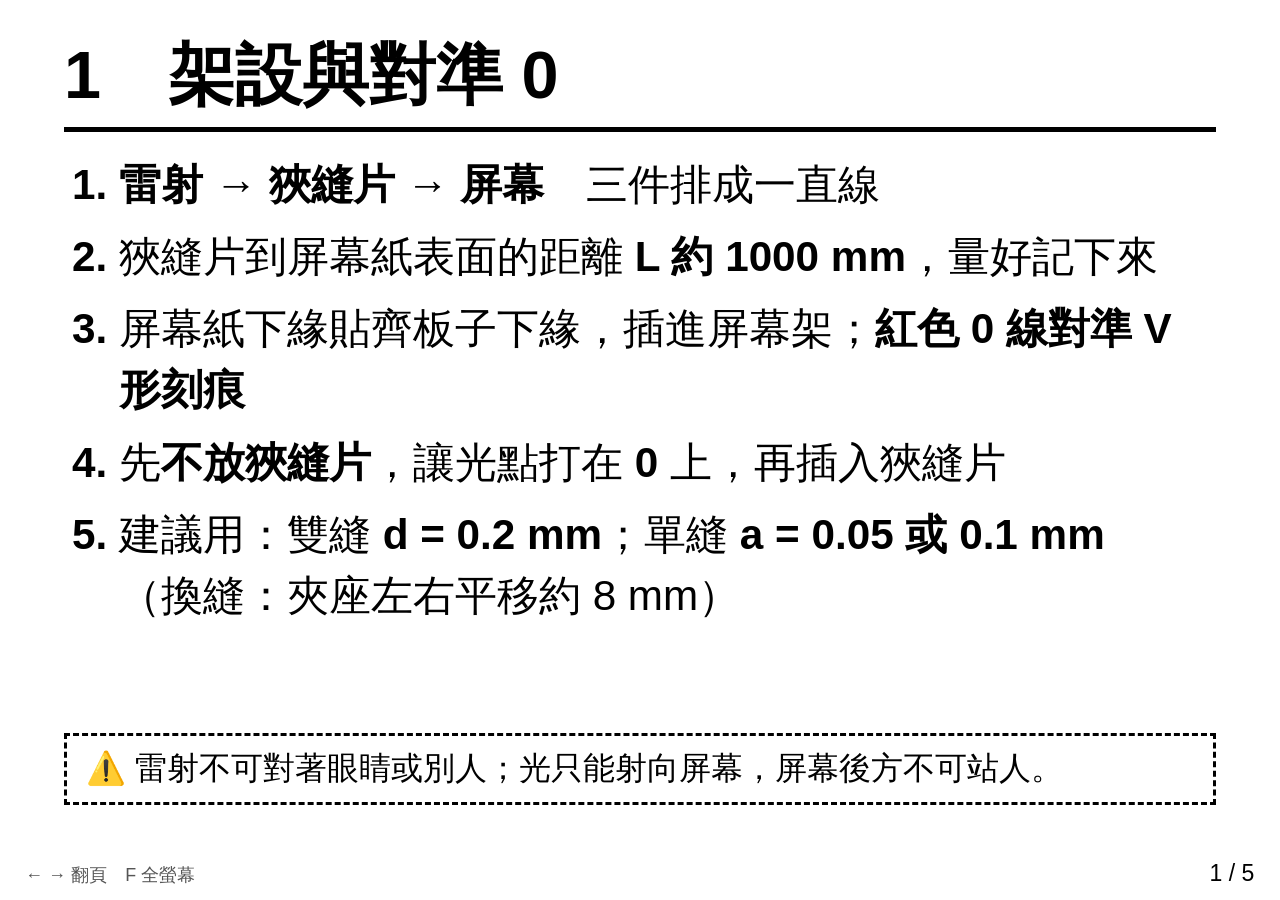
==== slides.html @ b5ff3dbb "新增給學生看的網頁簡報 slides.html（未加入口）" ====
<!doctype html>
<html lang="zh-Hant">
<head>
<meta charset="utf-8">
<meta name="viewport" content="width=device-width, initial-scale=1">
<title>狹縫干涉繞射實驗｜實驗步驟</title>
<style>
  html, body { margin: 0; height: 100%; background: #fff; color: #000; }
  body { font-family: "Noto Sans CJK TC", "Microsoft JhengHei", "PingFang TC", sans-serif; overflow: hidden; }
  .slide { display: none; box-sizing: border-box; width: 100vw; height: 100vh; padding: 4vh 5vw 7vh; flex-direction: column; }
  .slide.on { display: flex; }
  h1 { font-size: clamp(28px, 5.2vw, 9vh); margin: 0 0 2.5vh; padding-bottom: 1.2vh; border-bottom: 0.6vh solid #000; line-height: 1.2; }
  ol, ul { margin: 0; padding-left: 1.3em; font-size: clamp(20px, 3.3vw, 5.6vh); line-height: 1.45; }
  li { margin-bottom: 1.2vh; }
  li::marker { font-weight: 700; }
  b { font-weight: 900; }
  .key { border: 0.35vh solid #000; padding: 0.1em 0.35em; border-radius: 0.3em; }
  .note { margin-top: auto; font-size: clamp(16px, 2.5vw, 4.2vh); border: 0.4vh dashed #000; padding: 1.2vh 1.5vw; }
  .qr-wrap { flex: 1; display: flex; align-items: center; justify-content: center; gap: 4vw; }
  #qr svg { width: min(62vh, 45vw); height: auto; display: block; }
  .qr-text { font-size: clamp(20px, 3.3vw, 5.6vh); line-height: 1.5; max-width: 40vw; }
  .qr-url { font-size: clamp(12px, 1.6vw, 2.8vh); word-break: break-all; margin-top: 2vh; }
  .pageno { position: fixed; right: 2vw; bottom: 1.5vh; font-size: clamp(14px, 1.8vw, 3vh); }
  .help { position: fixed; left: 2vw; bottom: 1.5vh; font-size: clamp(12px, 1.4vw, 2.4vh); color: #555; }
  @media print {
    @page { size: A4 landscape; margin: 0; }
    body { overflow: visible; }
    .slide { display: flex !important; width: 297mm; height: 210mm; page-break-after: always; break-after: page; padding: 12mm 15mm 16mm; }
    h1 { font-size: 30pt; border-bottom-width: 1.5mm; }
    ol, ul, .qr-text { font-size: 20pt; }
    .note { font-size: 15pt; }
    #qr svg { width: 120mm; }
    .qr-url { font-size: 9pt; }
    .pageno, .help { display: none; }
  }
</style>
</head>
<body>

<section class="slide">
  <h1>1　架設與對準 0</h1>
  <ol>
    <li><b>雷射 → 狹縫片 → 屏幕</b>　三件排成一直線</li>
    <li>狹縫片到屏幕紙表面的距離 <b>L 約 1000 mm</b>，量好記下來</li>
    <li>屏幕紙下緣貼齊板子下緣，插進屏幕架；<b>紅色 0 線對準 V 形刻痕</b></li>
    <li>先<b>不放狹縫片</b>，讓光點打在 <b>0</b> 上，再插入狹縫片</li>
    <li>建議用：雙縫 <b>d = 0.2 mm</b>；單縫 <b>a = 0.05 或 0.1 mm</b>　（換縫：夾座左右平移約 8 mm）</li>
  </ol>
  <p class="note">⚠️ 雷射不可對著眼睛或別人；光只能射向屏幕，屏幕後方不可站人。</p>
</section>

<section class="slide">
  <h1>2　雙狹縫怎麼量</h1>
  <ol>
    <li>中央亮紋對準 <b>0</b></li>
    <li>用鉛筆點出 <b>第 0 條到第 n 條</b>亮紋（一般 <b>n = 10</b>）</li>
    <li>看不清楚時，數到看得清楚的最後一條，<b>n 照實際填</b></li>
    <li>量 <b>第 0 條到第 n 條的總長</b>（mm），<b>只量一次</b></li>
    <li>記下 <b>d、L、n、總長</b>；<b>紅光、綠光都要做</b></li>
  </ol>
</section>

<section class="slide">
  <h1>3　單狹縫怎麼量</h1>
  <ol>
    <li>中央亮紋對準 <b>0</b></li>
    <li>在中央亮紋<b>兩側的第 1 條暗紋</b>各點一個記號</li>
    <li>量兩個記號之間的距離，就是 <b>W</b>（mm），<b>只量一次</b></li>
    <li>記下 <b>a、L、W</b>；<b>紅光、綠光都要做</b></li>
  </ol>
</section>

<section class="slide">
  <h1>4　先寫紙本，再輸入網頁</h1>
  <ol>
    <li>數據先寫在<b>分組紀錄表</b></li>
    <li>自己算出 <b>λ = ＿＿ mm = ＿＿ nm</b></li>
    <li>掃下一頁的 QR code，打開<b>實驗紀錄網頁</b></li>
    <li>照紀錄表一欄一欄輸入 → 按<span class="key">核對</span> → 按<span class="key">儲存這筆紀錄</span></li>
  </ol>
  <p class="note">屏幕紙量完不要丟，和紀錄表一起交回。</p>
</section>

<section class="slide">
  <h1>5　掃描開啟實驗紀錄網頁</h1>
  <div class="qr-wrap">
    <div id="qr" aria-label="實驗紀錄網頁的 QR code"></div>
    <div class="qr-text">
      用手機相機掃描<br>
      每組紅光、綠光<br>各記一筆
      <div class="qr-url" id="qrUrl"></div>
    </div>
  </div>
</section>

<div class="pageno" id="pageno"></div>
<div class="help" id="help">← → 翻頁　F 全螢幕</div>

<script src="js/qrcode.js"></script>
<script src="js/settings.js"></script>
<script>
(function () {
  'use strict';
  // QR code：預設連到學生頁；若簡報網址帶老師設定（#c=…），就連到那位老師的學生連結
  var base = new URL('index.html', location.href).href.split('#')[0];
  var target = base;
  var S = window.SlitSettings;
  var token = S ? S.tokenFromHash(location.hash) : '';
  if (token && S.decodeToken(token).ok) target = base + '#c=' + token;
  try {
    var qr = qrcode(0, 'M');
    qr.addData(target);
    qr.make();
    document.getElementById('qr').innerHTML = qr.createSvgTag(8, 4);
  } catch (e) {
    try { var q2 = qrcode(0, 'L'); q2.addData(target); q2.make(); document.getElementById('qr').innerHTML = q2.createSvgTag(8, 4); }
    catch (e2) { document.getElementById('qr').textContent = 'QR code 產生失敗，請改用網址。'; }
  }
  document.getElementById('qrUrl').textContent = token ? '' : target;

  var slides = Array.prototype.slice.call(document.querySelectorAll('.slide'));
  var i = 0;
  function show(n) {
    i = Math.max(0, Math.min(slides.length - 1, n));
    slides.forEach(function (s, k) { s.classList.toggle('on', k === i); });
    document.getElementById('pageno').textContent = (i + 1) + ' / ' + slides.length;
  }
  document.addEventListener('keydown', function (e) {
    if (['ArrowRight', 'ArrowDown', 'PageDown', ' ', 'Enter'].indexOf(e.key) >= 0) { show(i + 1); e.preventDefault(); }
    else if (['ArrowLeft', 'ArrowUp', 'PageUp', 'Backspace'].indexOf(e.key) >= 0) { show(i - 1); e.preventDefault(); }
    else if (e.key === 'Home') show(0);
    else if (e.key === 'End') show(slides.length - 1);
    else if (e.key === 'f' || e.key === 'F') {
      if (!document.fullscreenElement) document.documentElement.requestFullscreen && document.documentElement.requestFullscreen();
      else document.exitFullscreen && document.exitFullscreen();
    }
  });
  // 點畫面右半邊下一頁、左半邊上一頁（簡報筆或觸控也能用）
  document.addEventListener('click', function (e) {
    if (e.clientX > window.innerWidth / 2) show(i + 1); else show(i - 1);
  });
  show(0);
})();
</script>
</body>
</html>
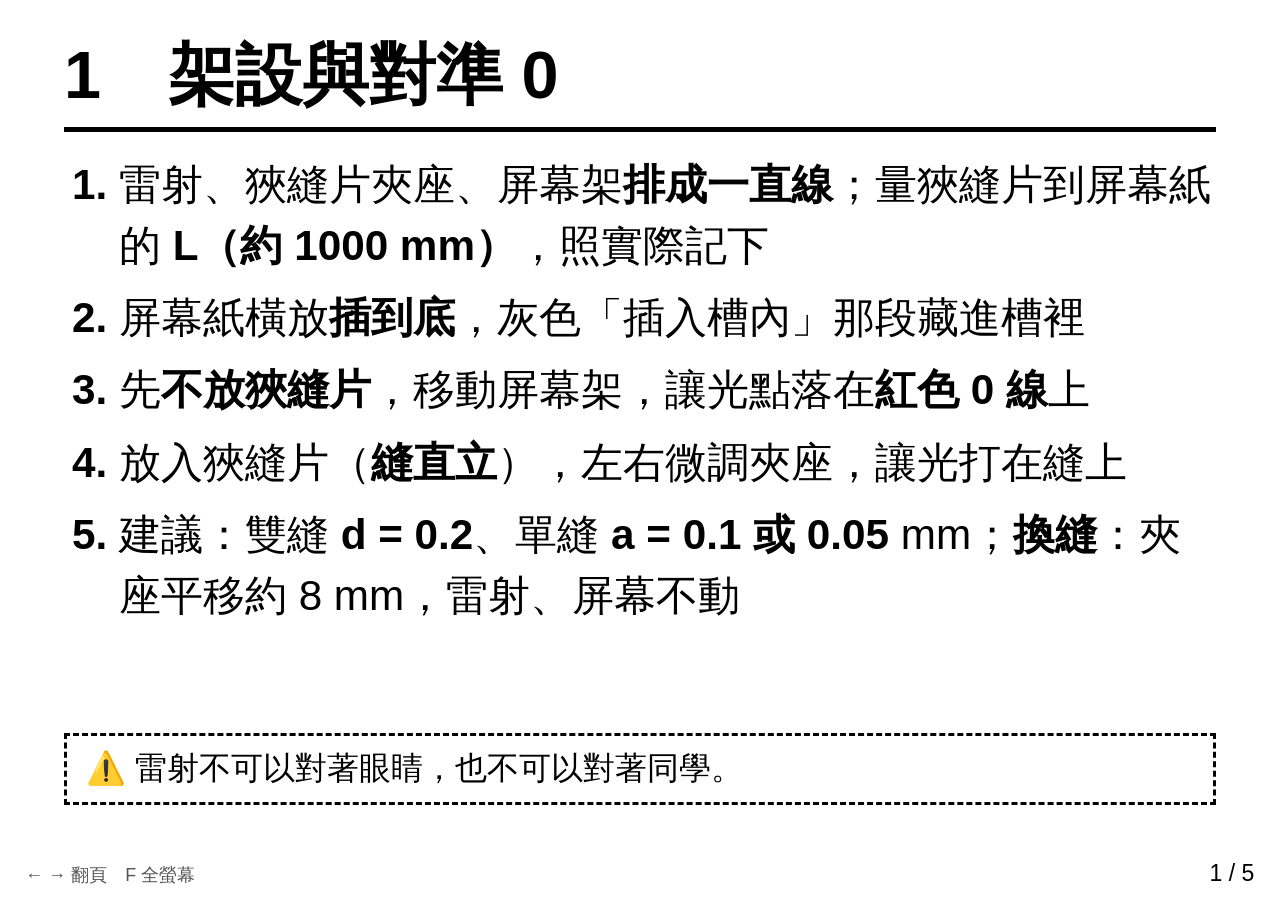
==== commit a3a57890: "簡報第1頁改用教具老師的架設內容" ====
--- a/slides.html
+++ b/slides.html
@@ -40,13 +40,13 @@
 <section class="slide">
   <h1>1　架設與對準 0</h1>
   <ol>
-    <li><b>雷射 → 狹縫片 → 屏幕</b>　三件排成一直線</li>
-    <li>狹縫片到屏幕紙表面的距離 <b>L 約 1000 mm</b>，量好記下來</li>
-    <li>屏幕紙下緣貼齊板子下緣，插進屏幕架；<b>紅色 0 線對準 V 形刻痕</b></li>
-    <li>先<b>不放狹縫片</b>，讓光點打在 <b>0</b> 上，再插入狹縫片</li>
-    <li>建議用：雙縫 <b>d = 0.2 mm</b>；單縫 <b>a = 0.05 或 0.1 mm</b>　（換縫：夾座左右平移約 8 mm）</li>
+    <li>雷射、狹縫片夾座、屏幕架<b>排成一直線</b>；量狹縫片到屏幕紙的 <b>L（約 1000 mm）</b>，照實際記下</li>
+    <li>屏幕紙橫放<b>插到底</b>，灰色「插入槽內」那段藏進槽裡</li>
+    <li>先<b>不放狹縫片</b>，移動屏幕架，讓光點落在<b>紅色 0 線</b>上</li>
+    <li>放入狹縫片（<b>縫直立</b>），左右微調夾座，讓光打在縫上</li>
+    <li>建議：雙縫 <b>d = 0.2</b>、單縫 <b>a = 0.1 或 0.05</b> mm；<b>換縫</b>：夾座平移約 8 mm，雷射、屏幕不動</li>
   </ol>
-  <p class="note">⚠️ 雷射不可對著眼睛或別人；光只能射向屏幕，屏幕後方不可站人。</p>
+  <p class="note">⚠️ 雷射不可以對著眼睛，也不可以對著同學。</p>
 </section>
 
 <section class="slide">
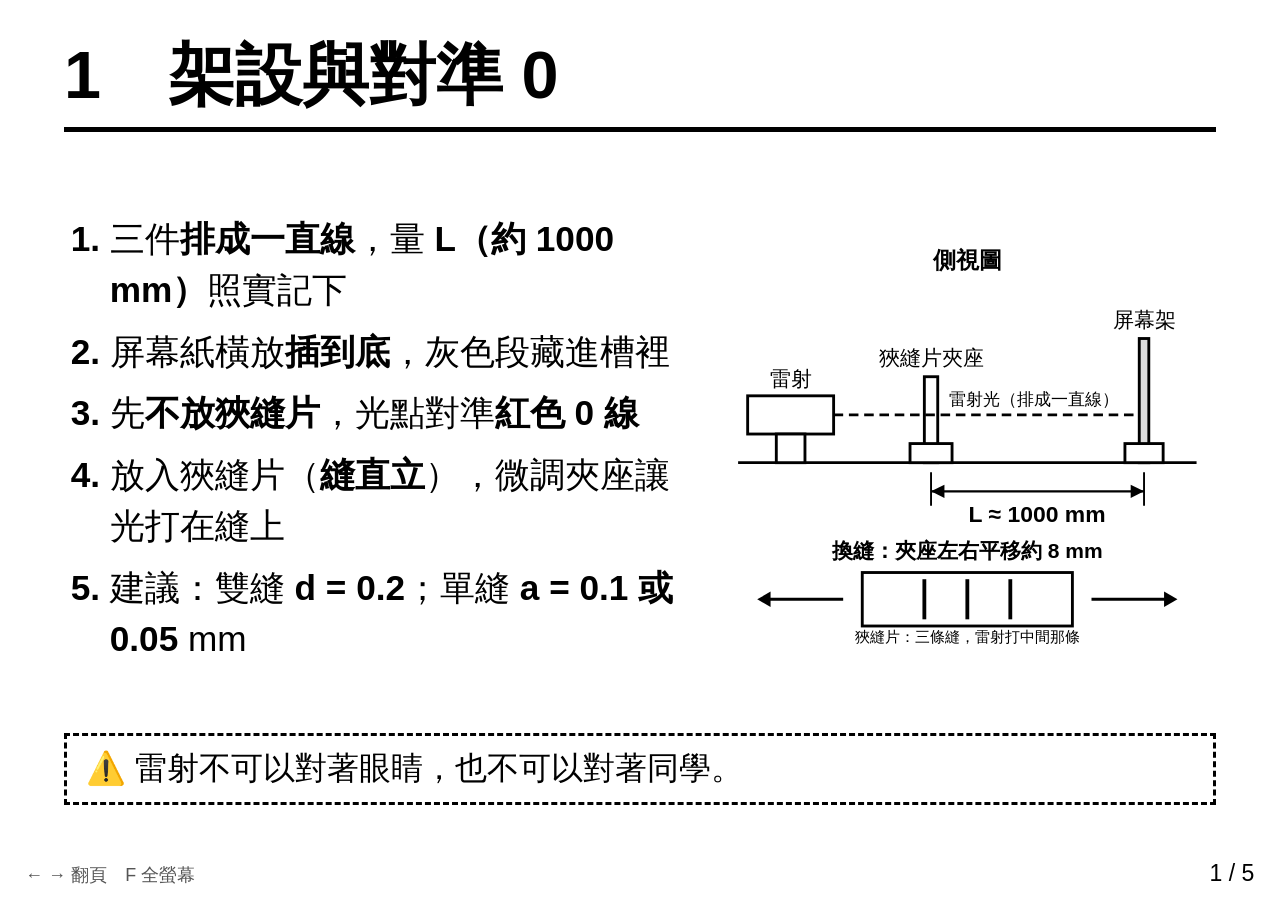
==== commit 919e484e: "簡報加示意圖；QR code 自動使用教師頁存的設定" ====
--- a/slides.html
+++ b/slides.html
@@ -15,6 +15,12 @@
   li::marker { font-weight: 700; }
   b { font-weight: 900; }
   .key { border: 0.35vh solid #000; padding: 0.1em 0.35em; border-radius: 0.3em; }
+  .row { flex: 1; display: flex; gap: 3vw; align-items: center; min-height: 0; }
+  .row > ol { flex: 1.15; }
+  .row > .fig { flex: 1; display: flex; align-items: center; justify-content: center; min-height: 0; height: 100%; }
+  .fig svg { width: 100%; max-height: 62vh; height: auto; }
+  .row ol { font-size: clamp(18px, 2.75vw, 4.8vh); }
+  .src { font-size: clamp(12px, 1.5vw, 2.6vh); margin-top: 1.5vh; }
   .note { margin-top: auto; font-size: clamp(16px, 2.5vw, 4.2vh); border: 0.4vh dashed #000; padding: 1.2vh 1.5vw; }
   .qr-wrap { flex: 1; display: flex; align-items: center; justify-content: center; gap: 4vw; }
   #qr svg { width: min(62vh, 45vw); height: auto; display: block; }
@@ -29,6 +35,8 @@
     h1 { font-size: 30pt; border-bottom-width: 1.5mm; }
     ol, ul, .qr-text { font-size: 20pt; }
     .note { font-size: 15pt; }
+    .row ol { font-size: 17pt; }
+    .fig svg { max-height: 130mm; }
     #qr svg { width: 120mm; }
     .qr-url { font-size: 9pt; }
     .pageno, .help { display: none; }
@@ -39,45 +47,116 @@
 
 <section class="slide">
   <h1>1　架設與對準 0</h1>
-  <ol>
-    <li>雷射、狹縫片夾座、屏幕架<b>排成一直線</b>；量狹縫片到屏幕紙的 <b>L（約 1000 mm）</b>，照實際記下</li>
-    <li>屏幕紙橫放<b>插到底</b>，灰色「插入槽內」那段藏進槽裡</li>
-    <li>先<b>不放狹縫片</b>，移動屏幕架，讓光點落在<b>紅色 0 線</b>上</li>
-    <li>放入狹縫片（<b>縫直立</b>），左右微調夾座，讓光打在縫上</li>
-    <li>建議：雙縫 <b>d = 0.2</b>、單縫 <b>a = 0.1 或 0.05</b> mm；<b>換縫</b>：夾座平移約 8 mm，雷射、屏幕不動</li>
-  </ol>
+  <div class="row"><ol>
+    <li>三件<b>排成一直線</b>，量 <b>L（約 1000 mm）</b>照實記下</li>
+    <li>屏幕紙橫放<b>插到底</b>，灰色段藏進槽裡</li>
+    <li>先<b>不放狹縫片</b>，光點對準<b>紅色 0 線</b></li>
+    <li>放入狹縫片（<b>縫直立</b>），微調夾座讓光打在縫上</li>
+    <li>建議：雙縫 <b>d = 0.2</b>；單縫 <b>a = 0.1 或 0.05</b> mm</li>
+  </ol><div class="fig"><svg viewBox="0 0 520 420" font-family="Noto Sans CJK TC, Microsoft JhengHei, sans-serif" aria-label="架設示意圖">
+  <text x="260" y="26" font-size="24" font-weight="700" text-anchor="middle">側視圖</text>
+  <line x1="20" y1="230" x2="500" y2="230" stroke="#000" stroke-width="3"/>
+  <rect x="30" y="160" width="90" height="40" fill="#fff" stroke="#000" stroke-width="3"/>
+  <rect x="60" y="200" width="30" height="30" fill="#fff" stroke="#000" stroke-width="3"/>
+  <text x="75" y="150" font-size="22" text-anchor="middle">雷射</text>
+  <rect x="215" y="140" width="14" height="90" fill="#fff" stroke="#000" stroke-width="3"/>
+  <rect x="200" y="210" width="44" height="20" fill="#fff" stroke="#000" stroke-width="3"/>
+  <text x="222" y="128" font-size="22" text-anchor="middle">狹縫片夾座</text>
+  <rect x="440" y="100" width="10" height="130" fill="#ddd" stroke="#000" stroke-width="3"/>
+  <rect x="425" y="210" width="40" height="20" fill="#fff" stroke="#000" stroke-width="3"/>
+  <text x="445" y="88" font-size="22" text-anchor="middle">屏幕架</text>
+  <line x1="120" y1="180" x2="440" y2="180" stroke="#000" stroke-width="3" stroke-dasharray="10 6"/>
+  <text x="330" y="170" font-size="18" text-anchor="middle">雷射光（排成一直線）</text>
+  <line x1="222" y1="260" x2="445" y2="260" stroke="#000" stroke-width="2.5"/>
+  <polygon points="222,260 236,253 236,267"/><polygon points="445,260 431,253 431,267"/>
+  <line x1="222" y1="240" x2="222" y2="275" stroke="#000" stroke-width="2"/>
+  <line x1="445" y1="240" x2="445" y2="275" stroke="#000" stroke-width="2"/>
+  <text x="333" y="292" font-size="24" font-weight="700" text-anchor="middle">L ≈ 1000 mm</text>
+  <text x="260" y="330" font-size="22" font-weight="700" text-anchor="middle">換縫：夾座左右平移約 8 mm</text>
+  <rect x="150" y="345" width="220" height="56" fill="#fff" stroke="#000" stroke-width="3"/>
+  <line x1="215" y1="352" x2="215" y2="394" stroke="#000" stroke-width="4"/>
+  <line x1="260" y1="352" x2="260" y2="394" stroke="#000" stroke-width="4"/>
+  <line x1="305" y1="352" x2="305" y2="394" stroke="#000" stroke-width="4"/>
+  <text x="260" y="418" font-size="16" text-anchor="middle">狹縫片：三條縫，雷射打中間那條</text>
+  <line x1="390" y1="373" x2="470" y2="373" stroke="#000" stroke-width="3"/><polygon points="480,373 466,365 466,381"/>
+  <line x1="130" y1="373" x2="50" y2="373" stroke="#000" stroke-width="3"/><polygon points="40,373 54,365 54,381"/>
+</svg></div></div>
   <p class="note">⚠️ 雷射不可以對著眼睛，也不可以對著同學。</p>
 </section>
 
 <section class="slide">
   <h1>2　雙狹縫怎麼量</h1>
-  <ol>
+  <div class="row"><ol>
     <li>中央亮紋對準 <b>0</b></li>
     <li>用鉛筆點出 <b>第 0 條到第 n 條</b>亮紋（一般 <b>n = 10</b>）</li>
     <li>看不清楚時，數到看得清楚的最後一條，<b>n 照實際填</b></li>
     <li>量 <b>第 0 條到第 n 條的總長</b>（mm），<b>只量一次</b></li>
     <li>記下 <b>d、L、n、總長</b>；<b>紅光、綠光都要做</b></li>
-  </ol>
+  </ol><div class="fig"><svg viewBox="0 0 520 360" font-family="Noto Sans CJK TC, Microsoft JhengHei, sans-serif" aria-label="雙狹縫量法示意圖">
+  <text x="260" y="30" font-size="24" font-weight="700" text-anchor="middle">屏幕上的亮紋（黑色＝亮紋）</text>
+  <rect x="10" y="100" width="500" height="150" fill="#fff" stroke="#000" stroke-width="2"/>
+  <rect x="32.0" y="120" width="16" height="110" fill="#000"/><rect x="76.0" y="120" width="16" height="110" fill="#000"/><rect x="120.0" y="120" width="16" height="110" fill="#000"/><rect x="164.0" y="120" width="16" height="110" fill="#000"/><rect x="208.0" y="120" width="16" height="110" fill="#000"/><rect x="252.0" y="120" width="16" height="110" fill="#000"/><rect x="296.0" y="120" width="16" height="110" fill="#000"/><rect x="340.0" y="120" width="16" height="110" fill="#000"/><rect x="384.0" y="120" width="16" height="110" fill="#000"/><rect x="428.0" y="120" width="16" height="110" fill="#000"/><rect x="472.0" y="120" width="16" height="110" fill="#000"/>
+  <line x1="40" y1="70" x2="40" y2="260" stroke="#000" stroke-width="3" stroke-dasharray="6 4"/>
+  <text x="40" y="62" font-size="20" font-weight="700" text-anchor="middle">0 線</text>
+  <text x="40" y="92" font-size="20" text-anchor="middle">0</text><text x="84" y="92" font-size="20" text-anchor="middle">1</text><text x="128" y="92" font-size="20" text-anchor="middle">2</text><text x="172" y="92" font-size="20" text-anchor="middle">3</text><text x="216" y="92" font-size="20" text-anchor="middle">4</text><text x="260" y="92" font-size="20" text-anchor="middle">5</text><text x="304" y="92" font-size="20" text-anchor="middle">6</text><text x="348" y="92" font-size="20" text-anchor="middle">7</text><text x="392" y="92" font-size="20" text-anchor="middle">8</text><text x="436" y="92" font-size="20" text-anchor="middle">9</text><text x="480" y="92" font-size="20" text-anchor="middle">10</text>
+  <line x1="40" y1="290" x2="480" y2="290" stroke="#000" stroke-width="3"/>
+  <polygon points="40,290 55,282 55,298"/><polygon points="480,290 465,282 465,298"/>
+  <line x1="40" y1="255" x2="40" y2="305" stroke="#000" stroke-width="2"/>
+  <line x1="480" y1="255" x2="480" y2="305" stroke="#000" stroke-width="2"/>
+  <text x="260" y="330" font-size="24" font-weight="700" text-anchor="middle">量第 0 條到第 10 條的總長</text>
+  <text x="260" y="356" font-size="18" text-anchor="middle">（n = 10，共 10 個間距）</text>
+</svg></div></div>
 </section>
 
 <section class="slide">
   <h1>3　單狹縫怎麼量</h1>
-  <ol>
+  <div class="row"><ol>
     <li>中央亮紋對準 <b>0</b></li>
     <li>在中央亮紋<b>兩側的第 1 條暗紋</b>各點一個記號</li>
     <li>量兩個記號之間的距離，就是 <b>W</b>（mm），<b>只量一次</b></li>
     <li>記下 <b>a、L、W</b>；<b>紅光、綠光都要做</b></li>
-  </ol>
+  </ol><div class="fig"><svg viewBox="0 0 520 360" font-family="Noto Sans CJK TC, Microsoft JhengHei, sans-serif" aria-label="單狹縫量法示意圖">
+  <text x="260" y="30" font-size="24" font-weight="700" text-anchor="middle">屏幕上的亮紋（黑色＝亮紋）</text>
+  <rect x="10" y="100" width="500" height="150" fill="#fff" stroke="#000" stroke-width="2"/>
+  <rect x="205" y="120" width="110" height="110" fill="#000"/>
+  <rect x="96" y="140" width="28" height="70" fill="#000"/><rect x="151" y="140" width="28" height="70" fill="#000"/><rect x="341" y="140" width="28" height="70" fill="#000"/><rect x="396" y="140" width="28" height="70" fill="#000"/>
+  <text x="260" y="92" font-size="20" font-weight="700" text-anchor="middle">中央亮紋（對準 0）</text>
+  <line x1="190" y1="105" x2="190" y2="305" stroke="#000" stroke-width="3" stroke-dasharray="6 4"/>
+  <line x1="330" y1="105" x2="330" y2="305" stroke="#000" stroke-width="3" stroke-dasharray="6 4"/>
+  <line x1="190" y1="290" x2="330" y2="290" stroke="#000" stroke-width="3"/>
+  <polygon points="190,290 205,282 205,298"/><polygon points="330,290 315,282 315,298"/>
+  <text x="260" y="280" font-size="26" font-weight="700" text-anchor="middle">W</text>
+  <text x="140" y="275" font-size="17" text-anchor="middle">第 1 條暗紋</text>
+  <text x="380" y="275" font-size="17" text-anchor="middle">第 1 條暗紋</text>
+  <text x="260" y="335" font-size="22" font-weight="700" text-anchor="middle">量兩側第 1 條暗紋之間的距離 W</text>
+</svg></div></div>
 </section>
 
 <section class="slide">
   <h1>4　先寫紙本，再輸入網頁</h1>
-  <ol>
+  <div class="row"><ol>
     <li>數據先寫在<b>分組紀錄表</b></li>
     <li>自己算出 <b>λ = ＿＿ mm = ＿＿ nm</b></li>
     <li>掃下一頁的 QR code，打開<b>實驗紀錄網頁</b></li>
     <li>照紀錄表一欄一欄輸入 → 按<span class="key">核對</span> → 按<span class="key">儲存這筆紀錄</span></li>
-  </ol>
+  </ol><div class="fig"><svg viewBox="0 0 520 380" font-family="Noto Sans CJK TC, Microsoft JhengHei, sans-serif" aria-label="先寫紙本再輸入網頁流程圖">
+  <rect x="30" y="20" width="200" height="150" fill="#fff" stroke="#000" stroke-width="3"/>
+  <text x="130" y="55" font-size="22" font-weight="700" text-anchor="middle">分組紀錄表</text>
+  <line x1="50" y1="80" x2="210" y2="80" stroke="#000" stroke-width="2"/><line x1="50" y1="105" x2="210" y2="105" stroke="#000" stroke-width="2"/><line x1="50" y1="130" x2="210" y2="130" stroke="#000" stroke-width="2"/><line x1="50" y1="155" x2="210" y2="155" stroke="#000" stroke-width="2"/>
+  <line x1="245" y1="95" x2="285" y2="95" stroke="#000" stroke-width="4"/><polygon points="298,95 282,85 282,105"/>
+  <rect x="300" y="45" width="190" height="100" fill="#fff" stroke="#000" stroke-width="3"/>
+  <text x="395" y="85" font-size="22" font-weight="700" text-anchor="middle">自己算 λ</text>
+  <text x="395" y="120" font-size="20" text-anchor="middle">＿ mm ＝ ＿ nm</text>
+  <line x1="395" y1="150" x2="395" y2="195" stroke="#000" stroke-width="4"/><polygon points="395,208 385,192 405,192"/>
+  <rect x="340" y="210" width="110" height="160" rx="16" fill="#fff" stroke="#000" stroke-width="3"/>
+  <text x="395" y="262" font-size="20" font-weight="700" text-anchor="middle">網頁</text>
+  <rect x="355" y="285" width="80" height="30" rx="6" fill="#fff" stroke="#000" stroke-width="2"/>
+  <text x="395" y="307" font-size="17" text-anchor="middle">核對</text>
+  <rect x="355" y="325" width="80" height="30" rx="6" fill="#000"/>
+  <text x="395" y="347" font-size="17" fill="#fff" text-anchor="middle">儲存</text>
+  <text x="170" y="250" font-size="22" text-anchor="middle">紅光、綠光</text>
+  <text x="170" y="282" font-size="22" text-anchor="middle">各一筆</text>
+</svg></div></div>
   <p class="note">屏幕紙量完不要丟，和紀錄表一起交回。</p>
 </section>
 
@@ -89,6 +168,7 @@
       用手機相機掃描<br>
       每組紅光、綠光<br>各記一筆
       <div class="qr-url" id="qrUrl"></div>
+      <div class="src" id="qrSrc"></div>
     </div>
   </div>
 </section>
@@ -103,10 +183,21 @@
   'use strict';
   // QR code：預設連到學生頁；若簡報網址帶老師設定（#c=…），就連到那位老師的學生連結
   var base = new URL('index.html', location.href).href.split('#')[0];
-  var target = base;
+  var target = base, srcText = '連到：學生頁（預設）';
   var S = window.SlitSettings;
   var token = S ? S.tokenFromHash(location.hash) : '';
-  if (token && S.decodeToken(token).ok) target = base + '#c=' + token;
+  if (token && S.decodeToken(token).ok) {
+    target = base + '#c=' + token; srcText = '連到：老師連結的設定';
+  } else if (S) {
+    // 同一台電腦的教師頁按過「產生學生連結」，就用那份設定
+    try {
+      var raw = localStorage.getItem('slitLabLog.teacherConfig.v1');
+      if (raw) {
+        var v = S.buildStudentUrl(JSON.parse(raw), base);
+        if (v.ok) { target = v.url; token = 'saved'; srcText = '連到：' + ((v.settings.teacherName || '').trim() || '教師頁') + ' 存的設定'; }
+      }
+    } catch (e) {}
+  }
   try {
     var qr = qrcode(0, 'M');
     qr.addData(target);
@@ -117,6 +208,7 @@
     catch (e2) { document.getElementById('qr').textContent = 'QR code 產生失敗，請改用網址。'; }
   }
   document.getElementById('qrUrl').textContent = token ? '' : target;
+  document.getElementById('qrSrc').textContent = srcText;
 
   var slides = Array.prototype.slice.call(document.querySelectorAll('.slide'));
   var i = 0;
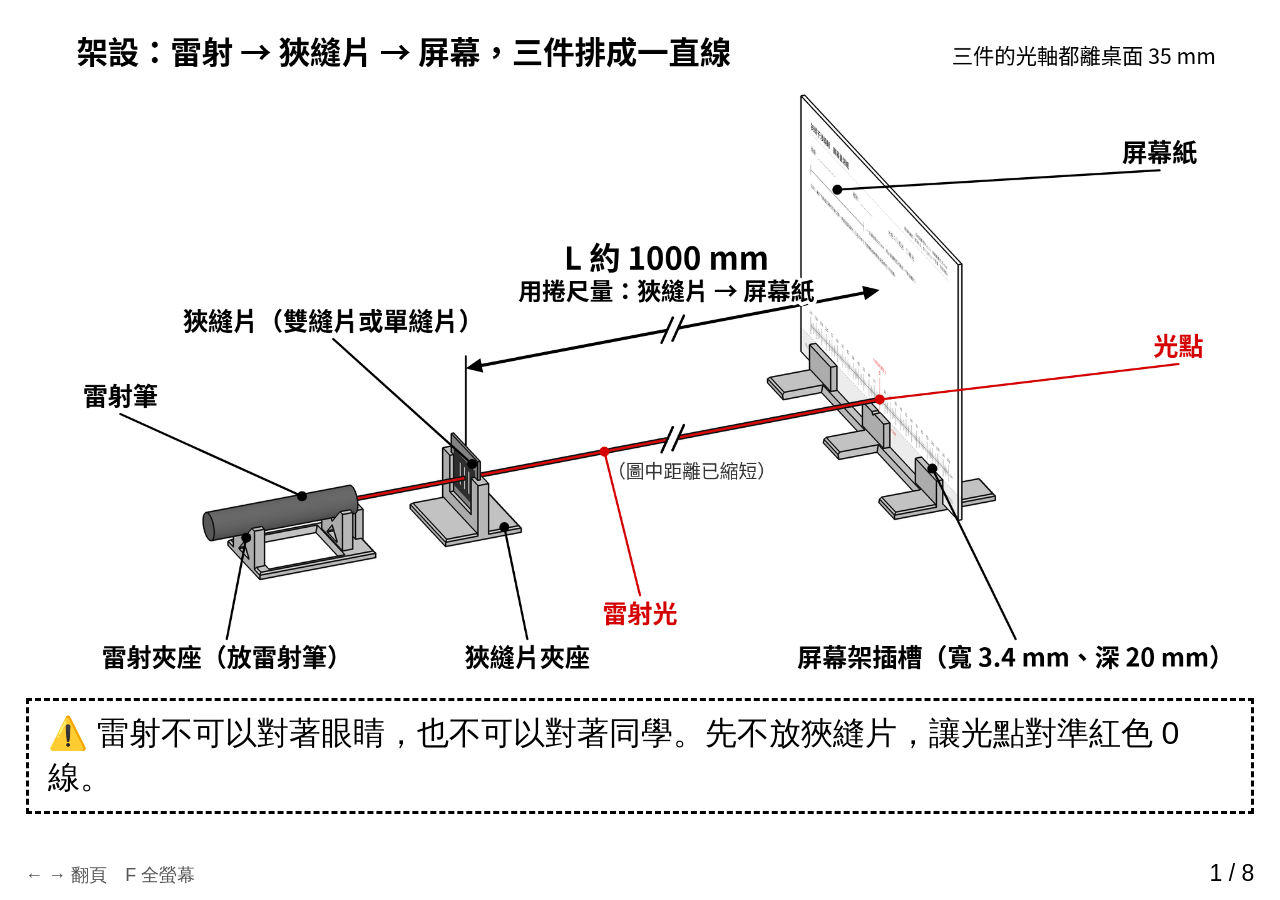
==== commit 3ea539a5: "簡報換上 3D 架設圖與狹縫片照片；教師頁顯示簡報網址與複製" ====
--- a/slides.html
+++ b/slides.html
@@ -21,6 +21,12 @@
   .fig svg { width: 100%; max-height: 62vh; height: auto; }
   .row ol { font-size: clamp(18px, 2.75vw, 4.8vh); }
   .src { font-size: clamp(12px, 1.5vw, 2.6vh); margin-top: 1.5vh; }
+  .imgslide { padding: 1.5vh 2vw 6vh; align-items: center; justify-content: center; }
+  .imgslide img { max-width: 100%; max-height: 100%; min-height: 0; object-fit: contain; flex: 1; }
+  .imgslide .note { margin-top: 1vh; width: 100%; box-sizing: border-box; }
+  .photos { flex: 1; display: flex; gap: 4vw; justify-content: center; align-items: flex-start; min-height: 0; }
+  .photos figure { margin: 0; text-align: center; font-size: clamp(18px, 2.7vw, 4.6vh); line-height: 1.35; }
+  .photos img { height: 44vh; width: auto; border: 0.3vh solid #000; display: block; margin: 0 auto 1.5vh; }
   .note { margin-top: auto; font-size: clamp(16px, 2.5vw, 4.2vh); border: 0.4vh dashed #000; padding: 1.2vh 1.5vw; }
   .qr-wrap { flex: 1; display: flex; align-items: center; justify-content: center; gap: 4vw; }
   #qr svg { width: min(62vh, 45vw); height: auto; display: block; }
@@ -36,6 +42,9 @@
     ol, ul, .qr-text { font-size: 20pt; }
     .note { font-size: 15pt; }
     .row ol { font-size: 17pt; }
+    .imgslide img { max-height: 180mm; }
+    .photos img { height: 95mm; }
+    .photos figure { font-size: 17pt; }
     .fig svg { max-height: 130mm; }
     #qr svg { width: 120mm; }
     .qr-url { font-size: 9pt; }
@@ -45,47 +54,30 @@
 </head>
 <body>
 
-<section class="slide">
-  <h1>1　架設與對準 0</h1>
-  <div class="row"><ol>
-    <li>三件<b>排成一直線</b>，量 <b>L（約 1000 mm）</b>照實記下</li>
-    <li>屏幕紙橫放<b>插到底</b>，灰色段藏進槽裡</li>
-    <li>先<b>不放狹縫片</b>，光點對準<b>紅色 0 線</b></li>
-    <li>放入狹縫片（<b>縫直立</b>），微調夾座讓光打在縫上</li>
-    <li>建議：雙縫 <b>d = 0.2</b>；單縫 <b>a = 0.1 或 0.05</b> mm</li>
-  </ol><div class="fig"><svg viewBox="0 0 520 420" font-family="Noto Sans CJK TC, Microsoft JhengHei, sans-serif" aria-label="架設示意圖">
-  <text x="260" y="26" font-size="24" font-weight="700" text-anchor="middle">側視圖</text>
-  <line x1="20" y1="230" x2="500" y2="230" stroke="#000" stroke-width="3"/>
-  <rect x="30" y="160" width="90" height="40" fill="#fff" stroke="#000" stroke-width="3"/>
-  <rect x="60" y="200" width="30" height="30" fill="#fff" stroke="#000" stroke-width="3"/>
-  <text x="75" y="150" font-size="22" text-anchor="middle">雷射</text>
-  <rect x="215" y="140" width="14" height="90" fill="#fff" stroke="#000" stroke-width="3"/>
-  <rect x="200" y="210" width="44" height="20" fill="#fff" stroke="#000" stroke-width="3"/>
-  <text x="222" y="128" font-size="22" text-anchor="middle">狹縫片夾座</text>
-  <rect x="440" y="100" width="10" height="130" fill="#ddd" stroke="#000" stroke-width="3"/>
-  <rect x="425" y="210" width="40" height="20" fill="#fff" stroke="#000" stroke-width="3"/>
-  <text x="445" y="88" font-size="22" text-anchor="middle">屏幕架</text>
-  <line x1="120" y1="180" x2="440" y2="180" stroke="#000" stroke-width="3" stroke-dasharray="10 6"/>
-  <text x="330" y="170" font-size="18" text-anchor="middle">雷射光（排成一直線）</text>
-  <line x1="222" y1="260" x2="445" y2="260" stroke="#000" stroke-width="2.5"/>
-  <polygon points="222,260 236,253 236,267"/><polygon points="445,260 431,253 431,267"/>
-  <line x1="222" y1="240" x2="222" y2="275" stroke="#000" stroke-width="2"/>
-  <line x1="445" y1="240" x2="445" y2="275" stroke="#000" stroke-width="2"/>
-  <text x="333" y="292" font-size="24" font-weight="700" text-anchor="middle">L ≈ 1000 mm</text>
-  <text x="260" y="330" font-size="22" font-weight="700" text-anchor="middle">換縫：夾座左右平移約 8 mm</text>
-  <rect x="150" y="345" width="220" height="56" fill="#fff" stroke="#000" stroke-width="3"/>
-  <line x1="215" y1="352" x2="215" y2="394" stroke="#000" stroke-width="4"/>
-  <line x1="260" y1="352" x2="260" y2="394" stroke="#000" stroke-width="4"/>
-  <line x1="305" y1="352" x2="305" y2="394" stroke="#000" stroke-width="4"/>
-  <text x="260" y="418" font-size="16" text-anchor="middle">狹縫片：三條縫，雷射打中間那條</text>
-  <line x1="390" y1="373" x2="470" y2="373" stroke="#000" stroke-width="3"/><polygon points="480,373 466,365 466,381"/>
-  <line x1="130" y1="373" x2="50" y2="373" stroke="#000" stroke-width="3"/><polygon points="40,373 54,365 54,381"/>
-</svg></div></div>
-  <p class="note">⚠️ 雷射不可以對著眼睛，也不可以對著同學。</p>
-</section>
-
-<section class="slide">
-  <h1>2　雙狹縫怎麼量</h1>
+<section class="slide imgslide">
+  <img src="img/setup.png" alt="架設：雷射、狹縫片、屏幕三件排成一直線，L 約 1000 mm">
+  <p class="note">⚠️ 雷射不可以對著眼睛，也不可以對著同學。先不放狹縫片，讓光點對準紅色 0 線。</p>
+</section>
+
+<section class="slide imgslide">
+  <img src="img/screen-align.png" alt="屏幕紙插到底，光點落在紅色 0 線上">
+</section>
+
+<section class="slide imgslide">
+  <img src="img/slit-shift.png" alt="換縫：整個狹縫片夾座左右平移約 8 mm">
+</section>
+
+<section class="slide">
+  <h1>建議用哪幾條縫</h1>
+  <div class="photos">
+    <figure><img src="img/slit-double.jpg" alt="雙縫片，印有 0.2、0.3、0.45"><b>雙縫：d = 0.2 mm</b><br>進階：0.3、0.45</figure>
+    <figure><img src="img/slit-single.jpg" alt="單縫片，印有 0.05、0.1、0.2"><b>單縫：a = 0.1 或 0.05 mm</b><br>進階：0.2</figure>
+  </div>
+  <p class="note">先看片子上印的數字，再決定夾座往哪邊平移。</p>
+</section>
+
+<section class="slide">
+  <h1>雙狹縫怎麼量</h1>
   <div class="row"><ol>
     <li>中央亮紋對準 <b>0</b></li>
     <li>用鉛筆點出 <b>第 0 條到第 n 條</b>亮紋（一般 <b>n = 10</b>）</li>
@@ -109,7 +101,7 @@
 </section>
 
 <section class="slide">
-  <h1>3　單狹縫怎麼量</h1>
+  <h1>單狹縫怎麼量</h1>
   <div class="row"><ol>
     <li>中央亮紋對準 <b>0</b></li>
     <li>在中央亮紋<b>兩側的第 1 條暗紋</b>各點一個記號</li>
@@ -133,7 +125,7 @@
 </section>
 
 <section class="slide">
-  <h1>4　先寫紙本，再輸入網頁</h1>
+  <h1>先寫紙本，再輸入網頁</h1>
   <div class="row"><ol>
     <li>數據先寫在<b>分組紀錄表</b></li>
     <li>自己算出 <b>λ = ＿＿ mm = ＿＿ nm</b></li>
@@ -161,7 +153,7 @@
 </section>
 
 <section class="slide">
-  <h1>5　掃描開啟實驗紀錄網頁</h1>
+  <h1>掃描開啟實驗紀錄網頁</h1>
   <div class="qr-wrap">
     <div id="qr" aria-label="實驗紀錄網頁的 QR code"></div>
     <div class="qr-text">
@@ -183,7 +175,7 @@
   'use strict';
   // QR code：預設連到學生頁；若簡報網址帶老師設定（#c=…），就連到那位老師的學生連結
   var base = new URL('index.html', location.href).href.split('#')[0];
-  var target = base, srcText = '連到：學生頁（預設）';
+  var target = base, srcText = '尚未套用老師設定（連到預設學生頁）';
   var S = window.SlitSettings;
   var token = S ? S.tokenFromHash(location.hash) : '';
   if (token && S.decodeToken(token).ok) {
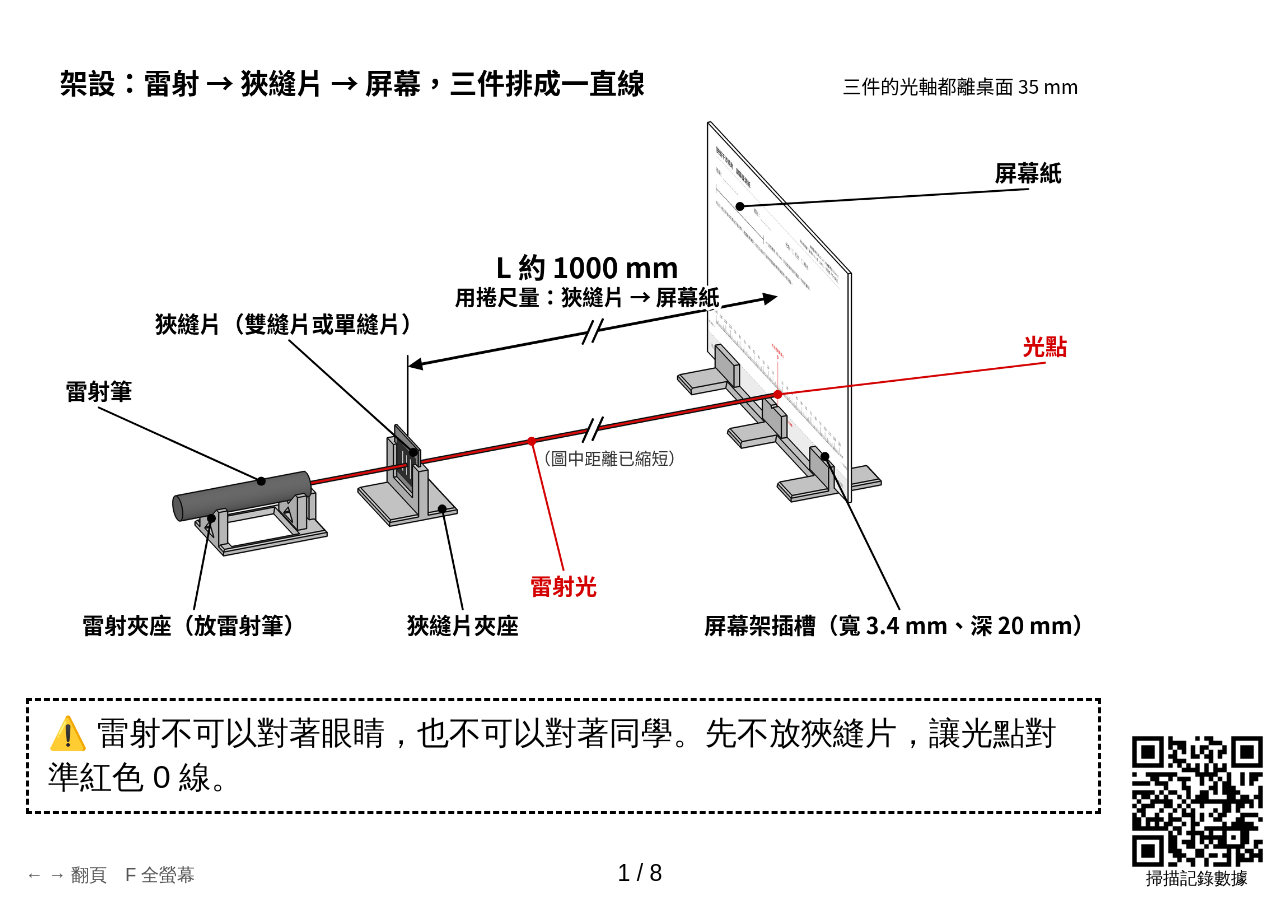
==== commit 0b97988a: "網站改版：課堂清單、簡報每頁 QR、新版裝置圖與屏幕對準圖（Code.gs 維持原版）" ====
--- a/slides.html
+++ b/slides.html
@@ -32,7 +32,16 @@
   #qr svg { width: min(62vh, 45vw); height: auto; display: block; }
   .qr-text { font-size: clamp(20px, 3.3vw, 5.6vh); line-height: 1.5; max-width: 40vw; }
   .qr-url { font-size: clamp(12px, 1.6vw, 2.8vh); word-break: break-all; margin-top: 2vh; }
-  .pageno { position: fixed; right: 2vw; bottom: 1.5vh; font-size: clamp(14px, 1.8vw, 3vh); }
+  .slide { position: relative; }
+  .slide.hascorner { padding-right: calc(5vw + 15vh); }
+  .slide.imgslide.hascorner { padding-right: calc(2vw + 17vh); }
+  .cornerqr { position: absolute; right: 1.2vw; bottom: 1.2vh; width: 15vh; text-align: center; font-size: clamp(11px, 1.3vw, 2.2vh); line-height: 1.2; background: #fff; }
+  .cornerqr svg { width: 100%; height: auto; display: block; }
+  /* 長連結（還沒設定試算表）的 QR 很密，角落 QR 放大才掃得到 */
+  body.dense .cornerqr { width: 24vh; }
+  body.dense .slide.hascorner { padding-right: calc(5vw + 24vh); }
+  body.dense .slide.imgslide.hascorner { padding-right: calc(2vw + 26vh); }
+  .pageno { position: fixed; left: 50%; transform: translateX(-50%); bottom: 1.5vh; font-size: clamp(14px, 1.8vw, 3vh); }
   .help { position: fixed; left: 2vw; bottom: 1.5vh; font-size: clamp(12px, 1.4vw, 2.4vh); color: #555; }
   @media print {
     @page { size: A4 landscape; margin: 0; }
@@ -49,22 +58,24 @@
     #qr svg { width: 120mm; }
     .qr-url { font-size: 9pt; }
     .pageno, .help { display: none; }
+    .slide.hascorner { padding-right: 52mm; }
+    .cornerqr { width: 36mm; right: 6mm; bottom: 5mm; font-size: 9pt; }
   }
 </style>
 </head>
 <body>
 
 <section class="slide imgslide">
-  <img src="img/setup.png" alt="架設：雷射、狹縫片、屏幕三件排成一直線，L 約 1000 mm">
+  <img src="img/setup.png?v=2" alt="架設：雷射、狹縫片、屏幕三件排成一直線，L 約 1000 mm">
   <p class="note">⚠️ 雷射不可以對著眼睛，也不可以對著同學。先不放狹縫片，讓光點對準紅色 0 線。</p>
 </section>
 
 <section class="slide imgslide">
-  <img src="img/screen-align.png" alt="屏幕紙插到底，光點落在紅色 0 線上">
+  <img src="img/screen-align.png?v=2" alt="屏幕紙插到底，光點落在紅色 0 線上">
 </section>
 
 <section class="slide imgslide">
-  <img src="img/slit-shift.png" alt="換縫：整個狹縫片夾座左右平移約 8 mm">
+  <img src="img/slit-shift.png?v=2" alt="換縫：整個狹縫片夾座左右平移約 8 mm">
 </section>
 
 <section class="slide">
@@ -129,7 +140,7 @@
   <div class="row"><ol>
     <li>數據先寫在<b>分組紀錄表</b></li>
     <li>自己算出 <b>λ = ＿＿ mm = ＿＿ nm</b></li>
-    <li>掃下一頁的 QR code，打開<b>實驗紀錄網頁</b></li>
+    <li>掃右下角的 QR code，打開<b>實驗紀錄網頁</b></li>
     <li>照紀錄表一欄一欄輸入 → 按<span class="key">核對</span> → 按<span class="key">儲存這筆紀錄</span></li>
   </ol><div class="fig"><svg viewBox="0 0 520 380" font-family="Noto Sans CJK TC, Microsoft JhengHei, sans-serif" aria-label="先寫紙本再輸入網頁流程圖">
   <rect x="30" y="20" width="200" height="150" fill="#fff" stroke="#000" stroke-width="3"/>
@@ -169,25 +180,32 @@
 <div class="help" id="help">← → 翻頁　F 全螢幕</div>
 
 <script src="js/qrcode.js"></script>
-<script src="js/settings.js"></script>
+<script src="js/settings.js?v=20261127c"></script>
+<script src="js/classrooms.js?v=20261127c"></script>
 <script>
 (function () {
   'use strict';
-  // QR code：預設連到學生頁；若簡報網址帶老師設定（#c=…），就連到那位老師的學生連結
-  var base = new URL('index.html', location.href).href.split('#')[0];
-  var target = base, srcText = '尚未套用老師設定（連到預設學生頁）';
-  var S = window.SlitSettings;
+  // QR code：預設連到學生頁；簡報網址帶課堂短連結（?t=…&c=…）或老師設定（#c=…）時，連到那個課堂
+  var base = new URL('index.html', location.href).href.split('#')[0].split('?')[0];
+  var target = base, srcText = '尚未套用老師設定（連到預設學生頁）', showUrl = true;
+  var S = window.SlitSettings, SC = window.SlitClassrooms;
   var token = S ? S.tokenFromHash(location.hash) : '';
-  if (token && S.decodeToken(token).ok) {
-    target = base + '#c=' + token; srcText = '連到：老師連結的設定';
-  } else if (S) {
-    // 同一台電腦的教師頁按過「產生學生連結」，就用那份設定
+  var short = S ? S.shortFromSearch(location.search) : null;
+  if (short) {
+    target = base + '?t=' + short.t + '&c=' + short.c;
+    var known = SC && SC.findClass(SC.load(), short.c);
+    srcText = '連到課堂：' + (known ? known.name : short.c);
+  } else if (token && S.decodeToken(token).ok) {
+    var st = S.decodeToken(token).settings;
+    target = base + '#c=' + token; showUrl = false;
+    srcText = '連到：' + (st.classroomName ? '課堂 ' + st.classroomName : '老師連結的設定');
+  } else if (SC) {
+    // 同一台電腦的課堂清單：用第一個課堂（舊版教師頁的設定會自動轉成課堂）
     try {
-      var raw = localStorage.getItem('slitLabLog.teacherConfig.v1');
-      if (raw) {
-        var v = S.buildStudentUrl(JSON.parse(raw), base);
-        if (v.ok) { target = v.url; token = 'saved'; srcText = '連到：' + ((v.settings.teacherName || '').trim() || '教師頁') + ' 存的設定'; }
-      }
+      var store = SC.load();
+      var first = store.classrooms[0];
+      var v = first && SC.linkFor(store, first, base);
+      if (v && v.ok) { target = v.url; showUrl = v.short; srcText = '連到課堂：' + first.name + '（教師頁存的第一個課堂）'; }
     } catch (e) {}
   }
   try {
@@ -199,7 +217,19 @@
     try { var q2 = qrcode(0, 'L'); q2.addData(target); q2.make(); document.getElementById('qr').innerHTML = q2.createSvgTag(8, 4); }
     catch (e2) { document.getElementById('qr').textContent = 'QR code 產生失敗，請改用網址。'; }
   }
-  document.getElementById('qrUrl').textContent = token ? '' : target;
+  if (target.length > 300) document.body.classList.add('dense');
+  // 每頁右下角放同一個學生 QR（最後一頁已有大張的，不重複）
+  var big = document.querySelector('#qr svg');
+  if (big) {
+    var all = document.querySelectorAll('.slide');
+    for (var k = 0; k < all.length - 1; k++) {
+      var c = document.createElement('div');
+      c.className = 'cornerqr';
+      c.innerHTML = big.outerHTML + '<div>掃描記錄數據</div>';
+      all[k].appendChild(c); all[k].classList.add('hascorner');
+    }
+  }
+  document.getElementById('qrUrl').textContent = showUrl ? target : '';
   document.getElementById('qrSrc').textContent = srcText;
 
   var slides = Array.prototype.slice.call(document.querySelectorAll('.slide'));
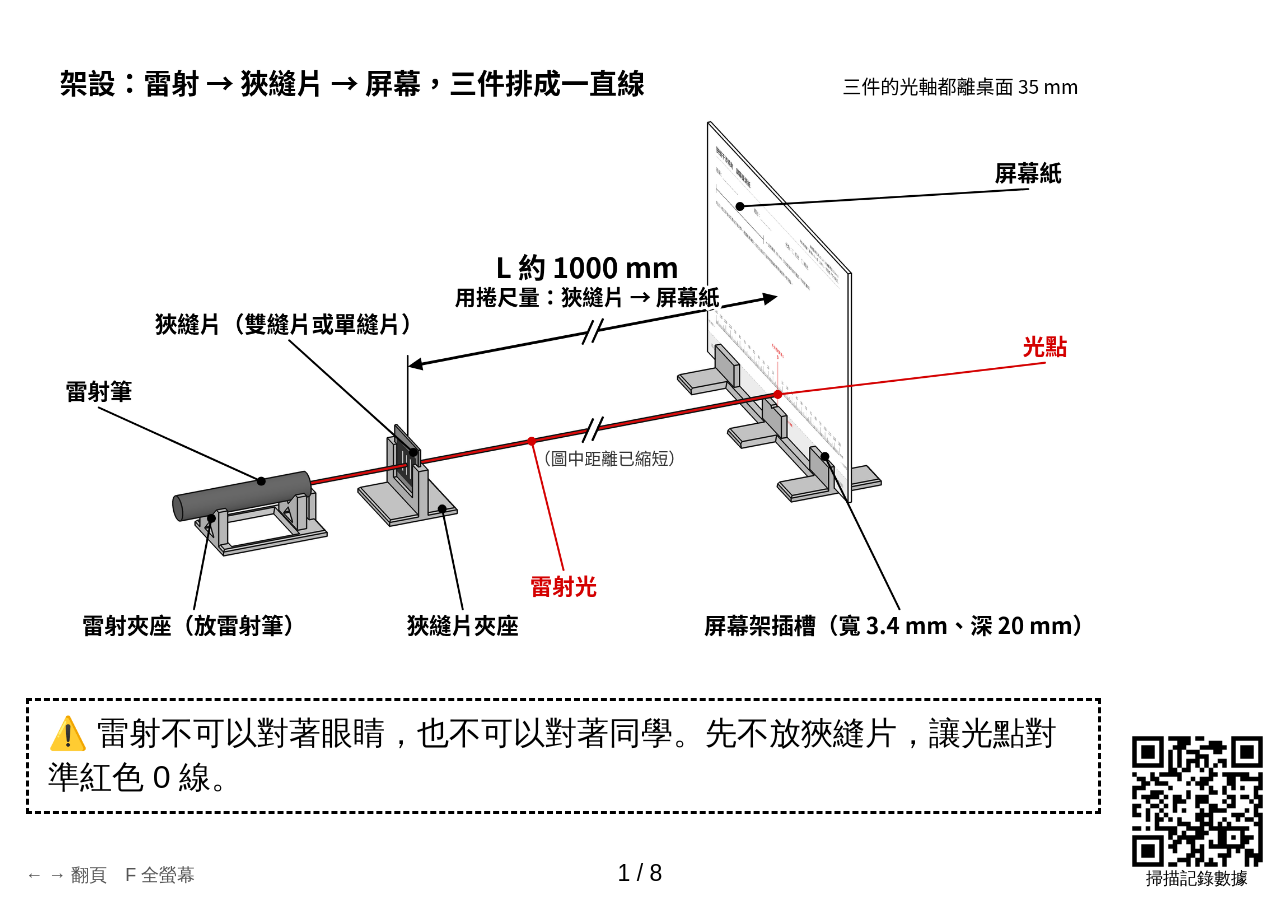
==== commit 073909d0: "新版：一個總試算表、每班一個分頁（含分頁順序修正）" ====
--- a/slides.html
+++ b/slides.html
@@ -180,8 +180,8 @@
 <div class="help" id="help">← → 翻頁　F 全螢幕</div>
 
 <script src="js/qrcode.js"></script>
-<script src="js/settings.js?v=20261127c"></script>
-<script src="js/classrooms.js?v=20261127c"></script>
+<script src="js/settings.js?v=20261127e"></script>
+<script src="js/classrooms.js?v=20261127e"></script>
 <script>
 (function () {
   'use strict';
